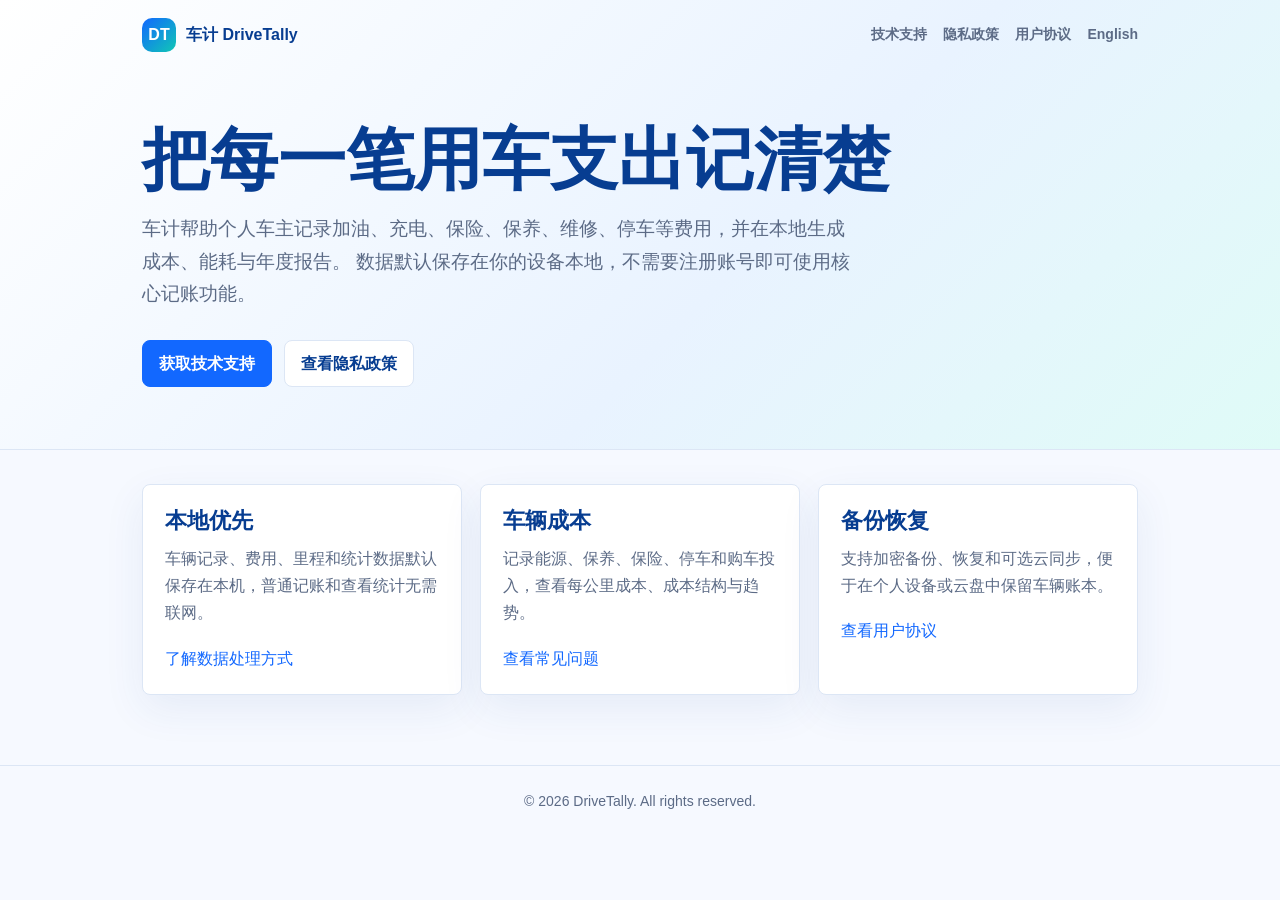
==== docs/index.html @ 7d55853d "init" ====
<!doctype html>
<html lang="zh-Hans">
  <head>
    <meta charset="utf-8" />
    <meta name="viewport" content="width=device-width, initial-scale=1" />
    <title>车计 DriveTally</title>
    <meta
      name="description"
      content="车计是一款本地优先的车辆成本、油耗电耗和年度报告记录工具。"
    />
    <link rel="stylesheet" href="./styles.css" />
  </head>
  <body>
    <header class="site-header">
      <nav class="nav" aria-label="主导航">
        <a class="brand" href="./index.html">
          <span class="brand-mark">DT</span>
          <span>车计 DriveTally</span>
        </a>
        <div class="nav-links">
          <a href="./support.html">技术支持</a>
          <a href="./privacy.html">隐私政策</a>
          <a href="./terms.html">用户协议</a>
          <a href="./en/index.html">English</a>
        </div>
      </nav>
      <section class="hero">
        <h1>把每一笔用车支出记清楚</h1>
        <p>
          车计帮助个人车主记录加油、充电、保险、保养、维修、停车等费用，并在本地生成成本、能耗与年度报告。
          数据默认保存在你的设备本地，不需要注册账号即可使用核心记账功能。
        </p>
        <div class="hero-actions">
          <a class="button primary" href="./support.html">获取技术支持</a>
          <a class="button secondary" href="./privacy.html">查看隐私政策</a>
        </div>
      </section>
    </header>

    <main class="container">
      <section class="grid" aria-label="核心信息">
        <article class="card">
          <h2>本地优先</h2>
          <p>车辆记录、费用、里程和统计数据默认保存在本机，普通记账和查看统计无需联网。</p>
          <a href="./privacy.html">了解数据处理方式</a>
        </article>
        <article class="card">
          <h2>车辆成本</h2>
          <p>记录能源、保养、保险、停车和购车投入，查看每公里成本、成本结构与趋势。</p>
          <a href="./support.html">查看常见问题</a>
        </article>
        <article class="card">
          <h2>备份恢复</h2>
          <p>支持加密备份、恢复和可选云同步，便于在个人设备或云盘中保留车辆账本。</p>
          <a href="./terms.html">查看用户协议</a>
        </article>
      </section>
    </main>

    <footer class="site-footer">
      <span>© 2026 DriveTally. All rights reserved.</span>
    </footer>
  </body>
</html>
---- docs/styles.css ----
:root {
  color-scheme: light;
  --bg: #f6f9ff;
  --panel: #ffffff;
  --text: #10203f;
  --muted: #5c6b86;
  --line: #dce6f5;
  --brand: #1268ff;
  --brand-dark: #073d91;
  --accent: #10c7b5;
  --warning: #f36b21;
  font-family: -apple-system, BlinkMacSystemFont, "Segoe UI", "PingFang SC",
    "Hiragino Sans GB", "Microsoft YaHei", sans-serif;
}

* {
  box-sizing: border-box;
}

html {
  background: var(--bg);
  color: var(--text);
}

body {
  margin: 0;
  line-height: 1.7;
}

a {
  color: var(--brand);
  text-decoration: none;
}

a:hover {
  text-decoration: underline;
}

.site-header {
  background: linear-gradient(135deg, #ffffff 0%, #e9f3ff 58%, #dffbf7 100%);
  border-bottom: 1px solid var(--line);
}

.nav {
  align-items: center;
  display: flex;
  justify-content: space-between;
  margin: 0 auto;
  max-width: 1040px;
  padding: 18px 22px;
}

.brand {
  align-items: center;
  color: var(--brand-dark);
  display: flex;
  font-weight: 800;
  gap: 10px;
  letter-spacing: 0;
}

.brand-mark {
  align-items: center;
  background: linear-gradient(135deg, var(--brand), var(--accent));
  border-radius: 10px;
  color: #fff;
  display: inline-flex;
  font-size: 16px;
  height: 34px;
  justify-content: center;
  width: 34px;
}

.nav-links {
  display: flex;
  flex-wrap: wrap;
  gap: 16px;
  justify-content: flex-end;
}

.nav-links a {
  color: var(--muted);
  font-size: 14px;
  font-weight: 650;
}

.hero {
  margin: 0 auto;
  max-width: 1040px;
  padding: 54px 22px 62px;
}

.hero h1 {
  color: var(--brand-dark);
  font-size: clamp(36px, 6vw, 68px);
  line-height: 1.05;
  margin: 0 0 18px;
}

.hero p {
  color: var(--muted);
  font-size: 19px;
  margin: 0;
  max-width: 720px;
}

.hero-actions {
  display: flex;
  flex-wrap: wrap;
  gap: 12px;
  margin-top: 30px;
}

.button {
  align-items: center;
  border: 1px solid var(--line);
  border-radius: 8px;
  display: inline-flex;
  font-weight: 750;
  min-height: 44px;
  padding: 9px 16px;
}

.button.primary {
  background: var(--brand);
  border-color: var(--brand);
  color: #fff;
}

.button.secondary {
  background: #fff;
  color: var(--brand-dark);
}

.container {
  margin: 0 auto;
  max-width: 1040px;
  padding: 34px 22px 70px;
}

.grid {
  display: grid;
  gap: 18px;
  grid-template-columns: repeat(3, minmax(0, 1fr));
}

.card,
.doc {
  background: var(--panel);
  border: 1px solid var(--line);
  border-radius: 8px;
  box-shadow: 0 14px 40px rgba(35, 80, 150, 0.08);
}

.card {
  padding: 22px;
}

.card h2,
.doc h2 {
  color: var(--brand-dark);
  font-size: 22px;
  line-height: 1.25;
  margin: 0 0 10px;
}

.card p {
  color: var(--muted);
  margin: 0 0 18px;
}

.doc {
  padding: 34px;
}

.doc h1 {
  color: var(--brand-dark);
  font-size: clamp(30px, 5vw, 48px);
  line-height: 1.12;
  margin: 0 0 8px;
}

.doc .meta {
  color: var(--muted);
  margin: 0 0 28px;
}

.doc h2 {
  border-top: 1px solid var(--line);
  margin-top: 30px;
  padding-top: 24px;
}

.doc h2:first-of-type {
  border-top: 0;
  margin-top: 0;
  padding-top: 0;
}

.doc p,
.doc li {
  color: #23314f;
}

.doc ul,
.doc ol {
  padding-left: 24px;
}

.notice {
  background: #fff8f0;
  border: 1px solid #ffd8b8;
  border-radius: 8px;
  color: #6f3b0b;
  margin: 22px 0;
  padding: 14px 16px;
}

.support-list {
  display: grid;
  gap: 14px;
  margin-top: 22px;
}

.support-item {
  border: 1px solid var(--line);
  border-radius: 8px;
  padding: 16px;
}

.support-item strong {
  color: var(--brand-dark);
  display: block;
  margin-bottom: 4px;
}

.site-footer {
  border-top: 1px solid var(--line);
  color: var(--muted);
  font-size: 14px;
  padding: 24px 22px;
  text-align: center;
}

@media (max-width: 760px) {
  .nav {
    align-items: flex-start;
    flex-direction: column;
    gap: 14px;
  }

  .nav-links {
    justify-content: flex-start;
  }

  .grid {
    grid-template-columns: 1fr;
  }

  .doc {
    padding: 24px 18px;
  }
}
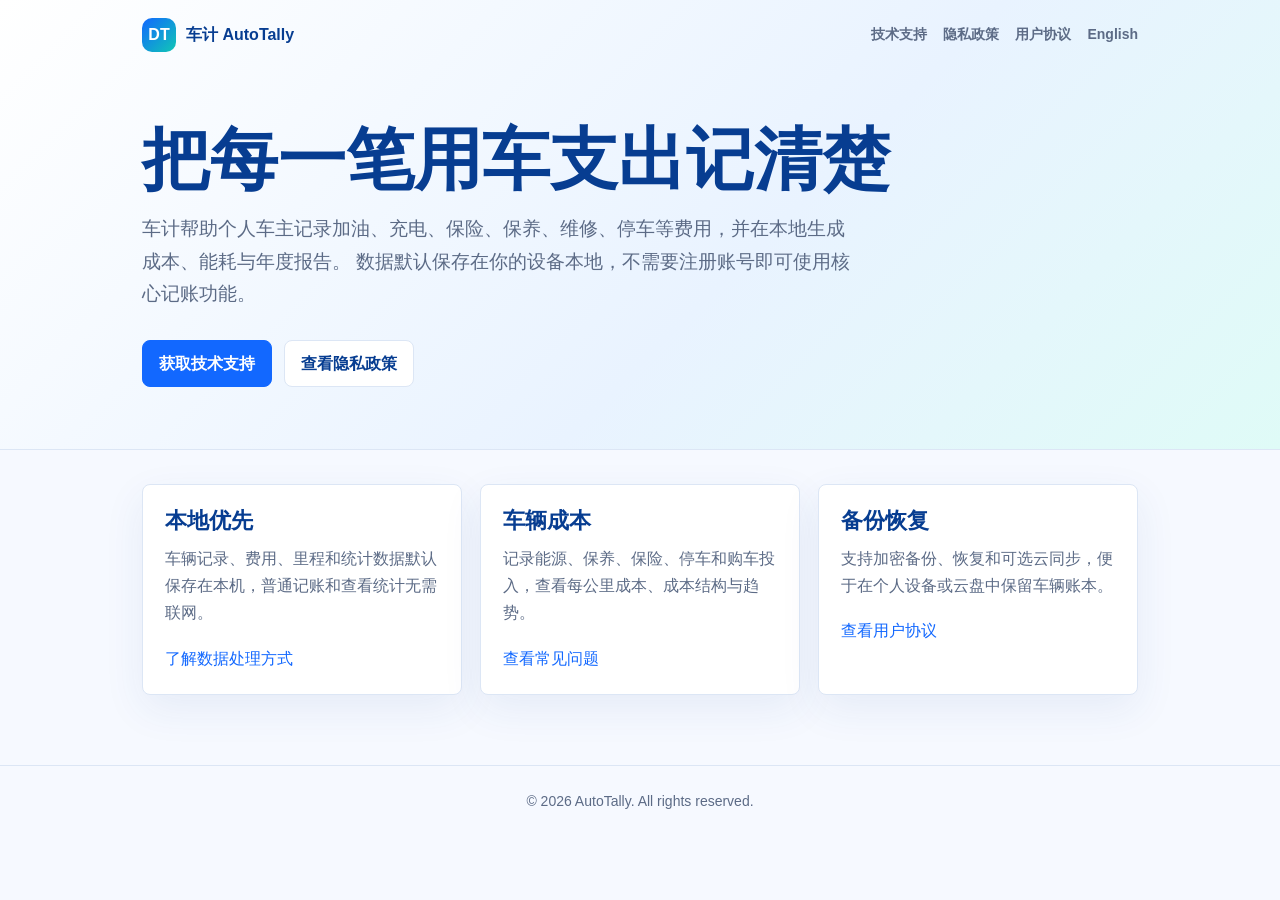
==== commit 1b118b5a: "chore: rename DriveTally to AutoTally across all docs" ====
--- a/docs/index.html
+++ b/docs/index.html
@@ -3,7 +3,7 @@
   <head>
     <meta charset="utf-8" />
     <meta name="viewport" content="width=device-width, initial-scale=1" />
-    <title>车计 DriveTally</title>
+    <title>车计 AutoTally</title>
     <meta
       name="description"
       content="车计是一款本地优先的车辆成本、油耗电耗和年度报告记录工具。"
@@ -15,7 +15,7 @@
       <nav class="nav" aria-label="主导航">
         <a class="brand" href="./index.html">
           <span class="brand-mark">DT</span>
-          <span>车计 DriveTally</span>
+          <span>车计 AutoTally</span>
         </a>
         <div class="nav-links">
           <a href="./support.html">技术支持</a>
@@ -58,7 +58,7 @@
     </main>
 
     <footer class="site-footer">
-      <span>© 2026 DriveTally. All rights reserved.</span>
+      <span>© 2026 AutoTally. All rights reserved.</span>
     </footer>
   </body>
 </html>
